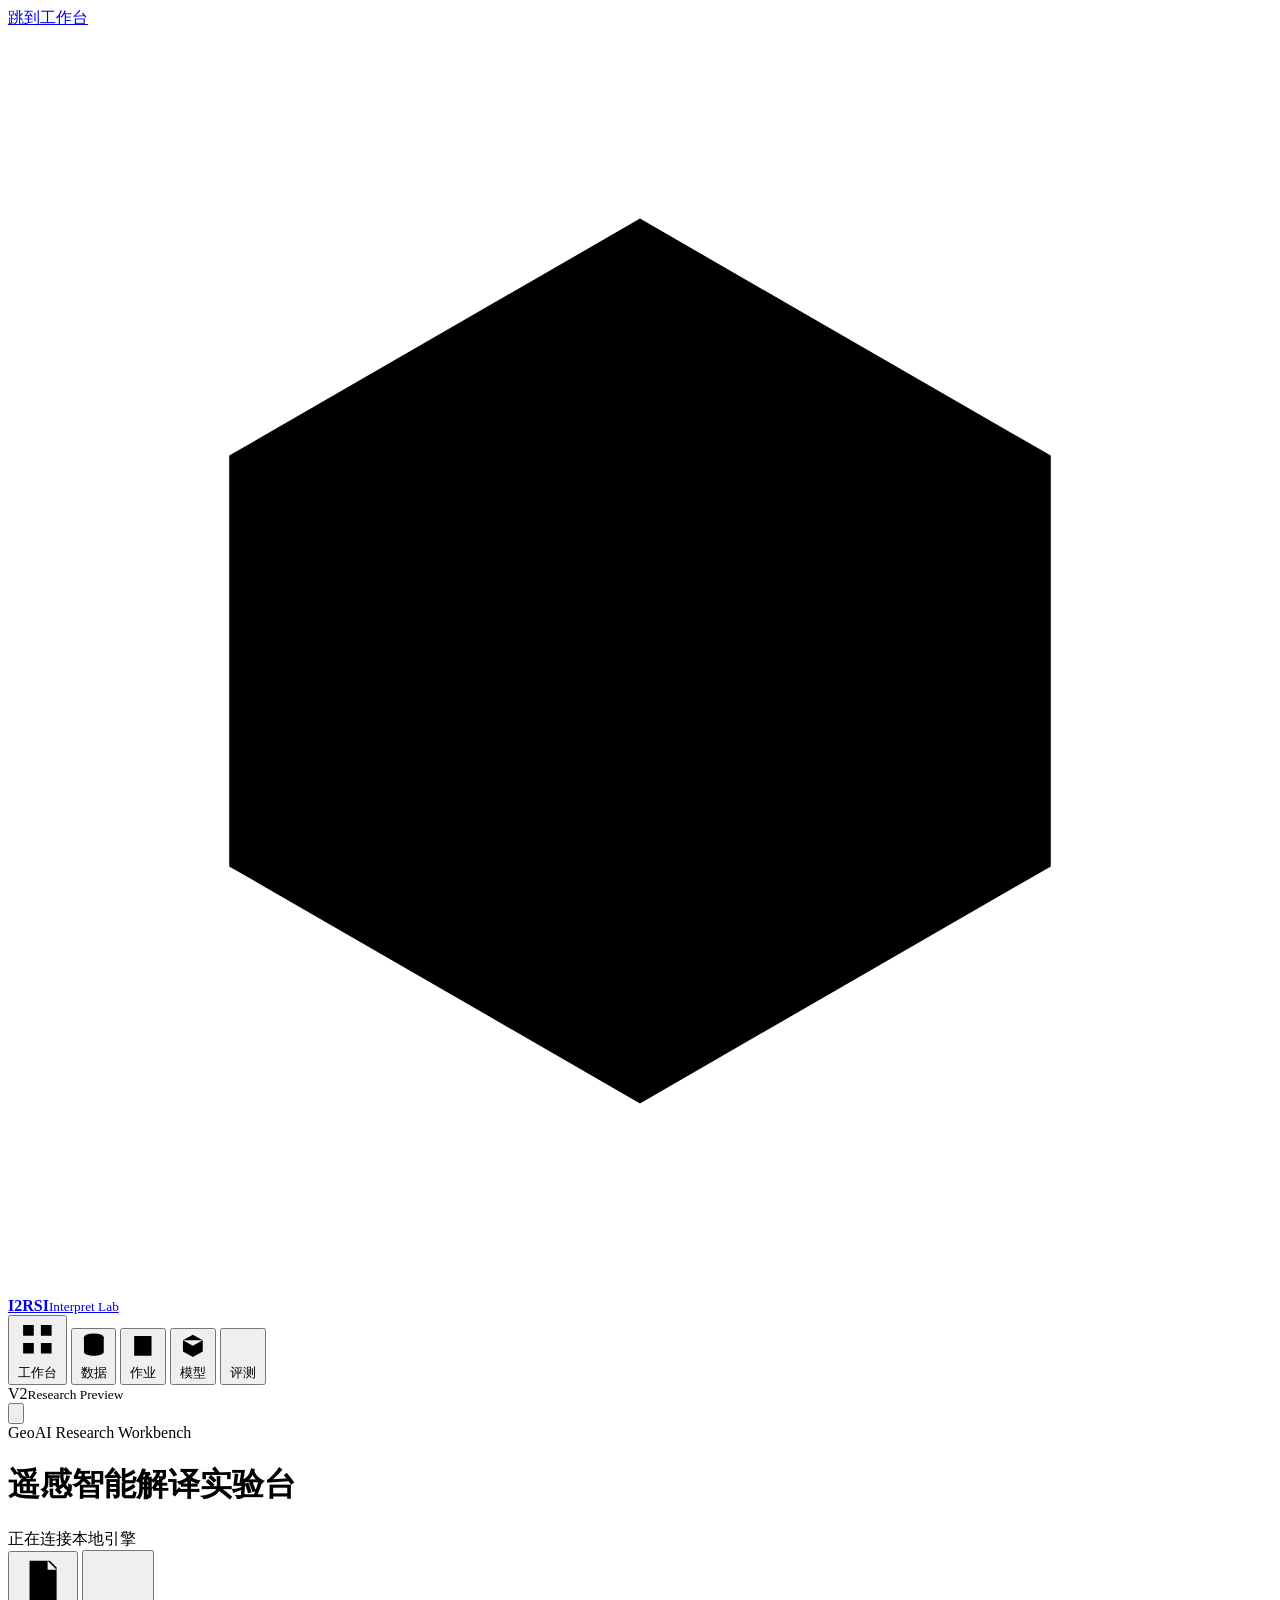
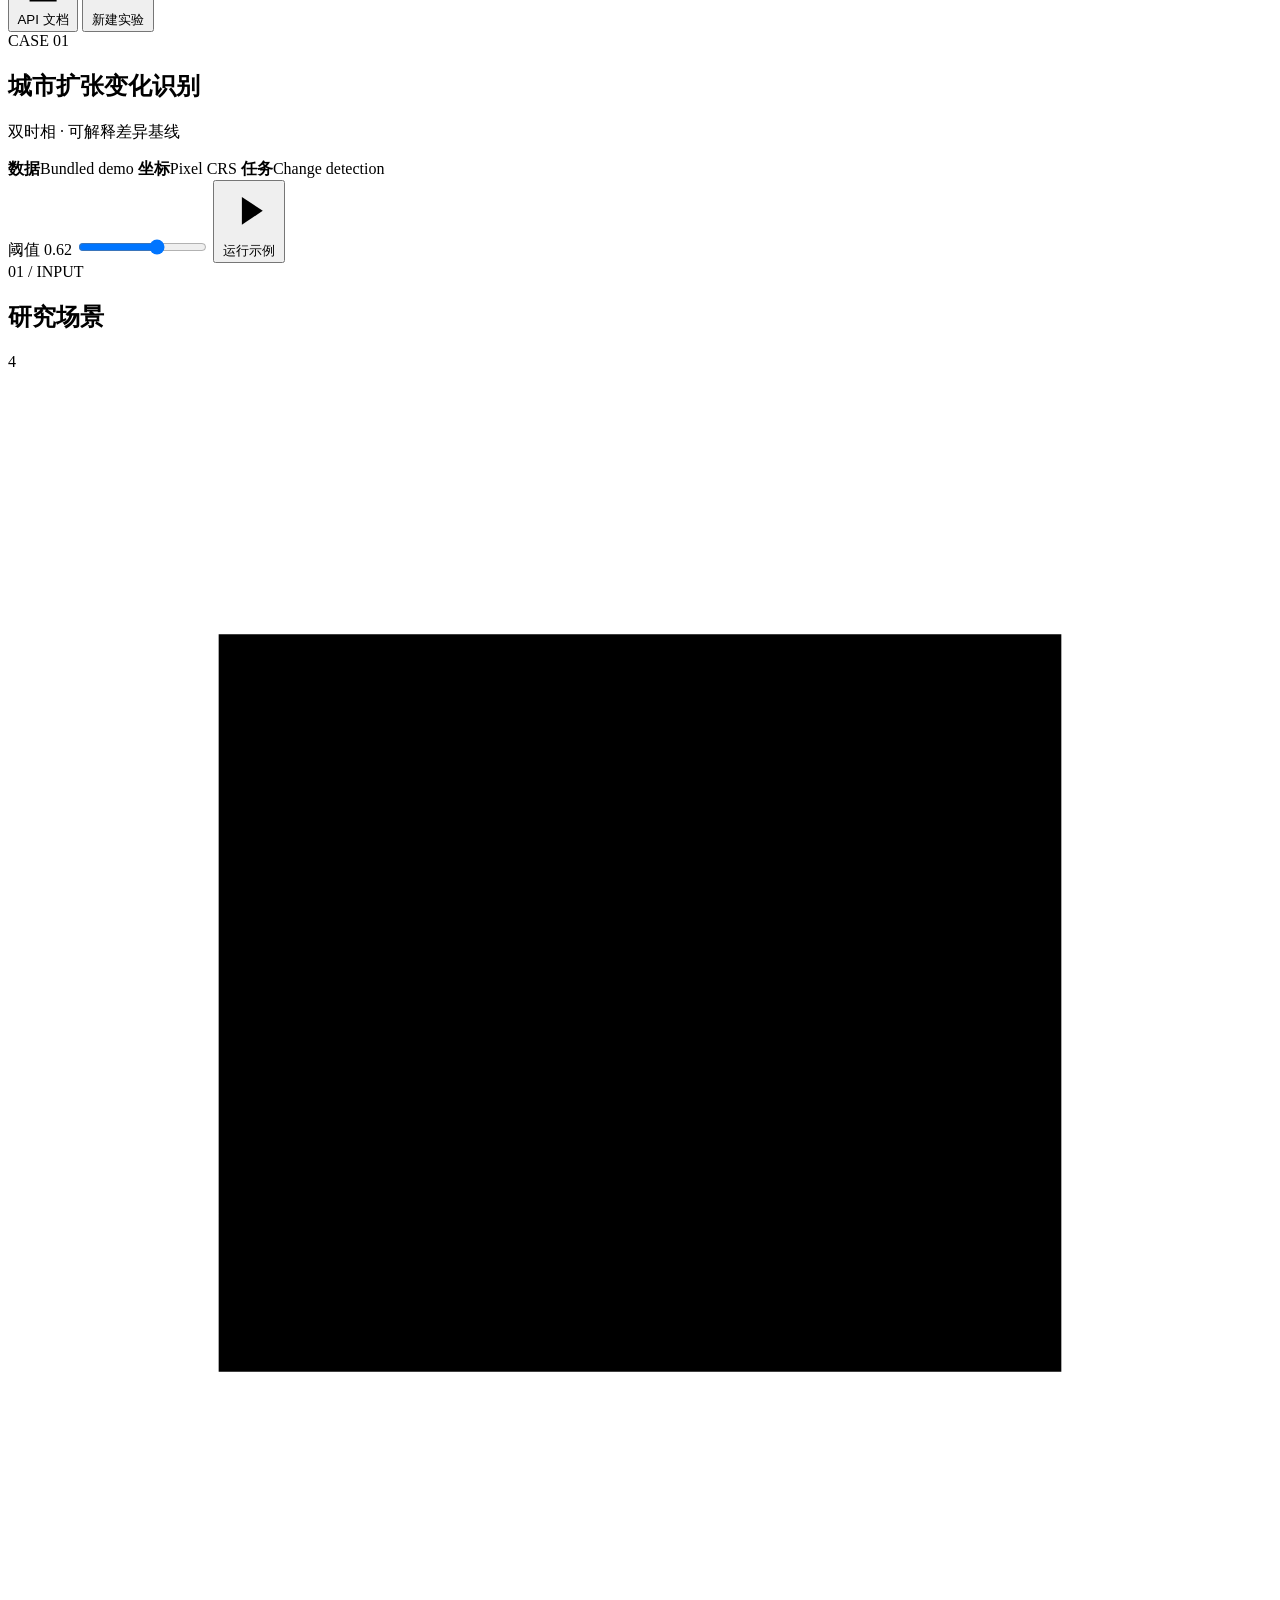
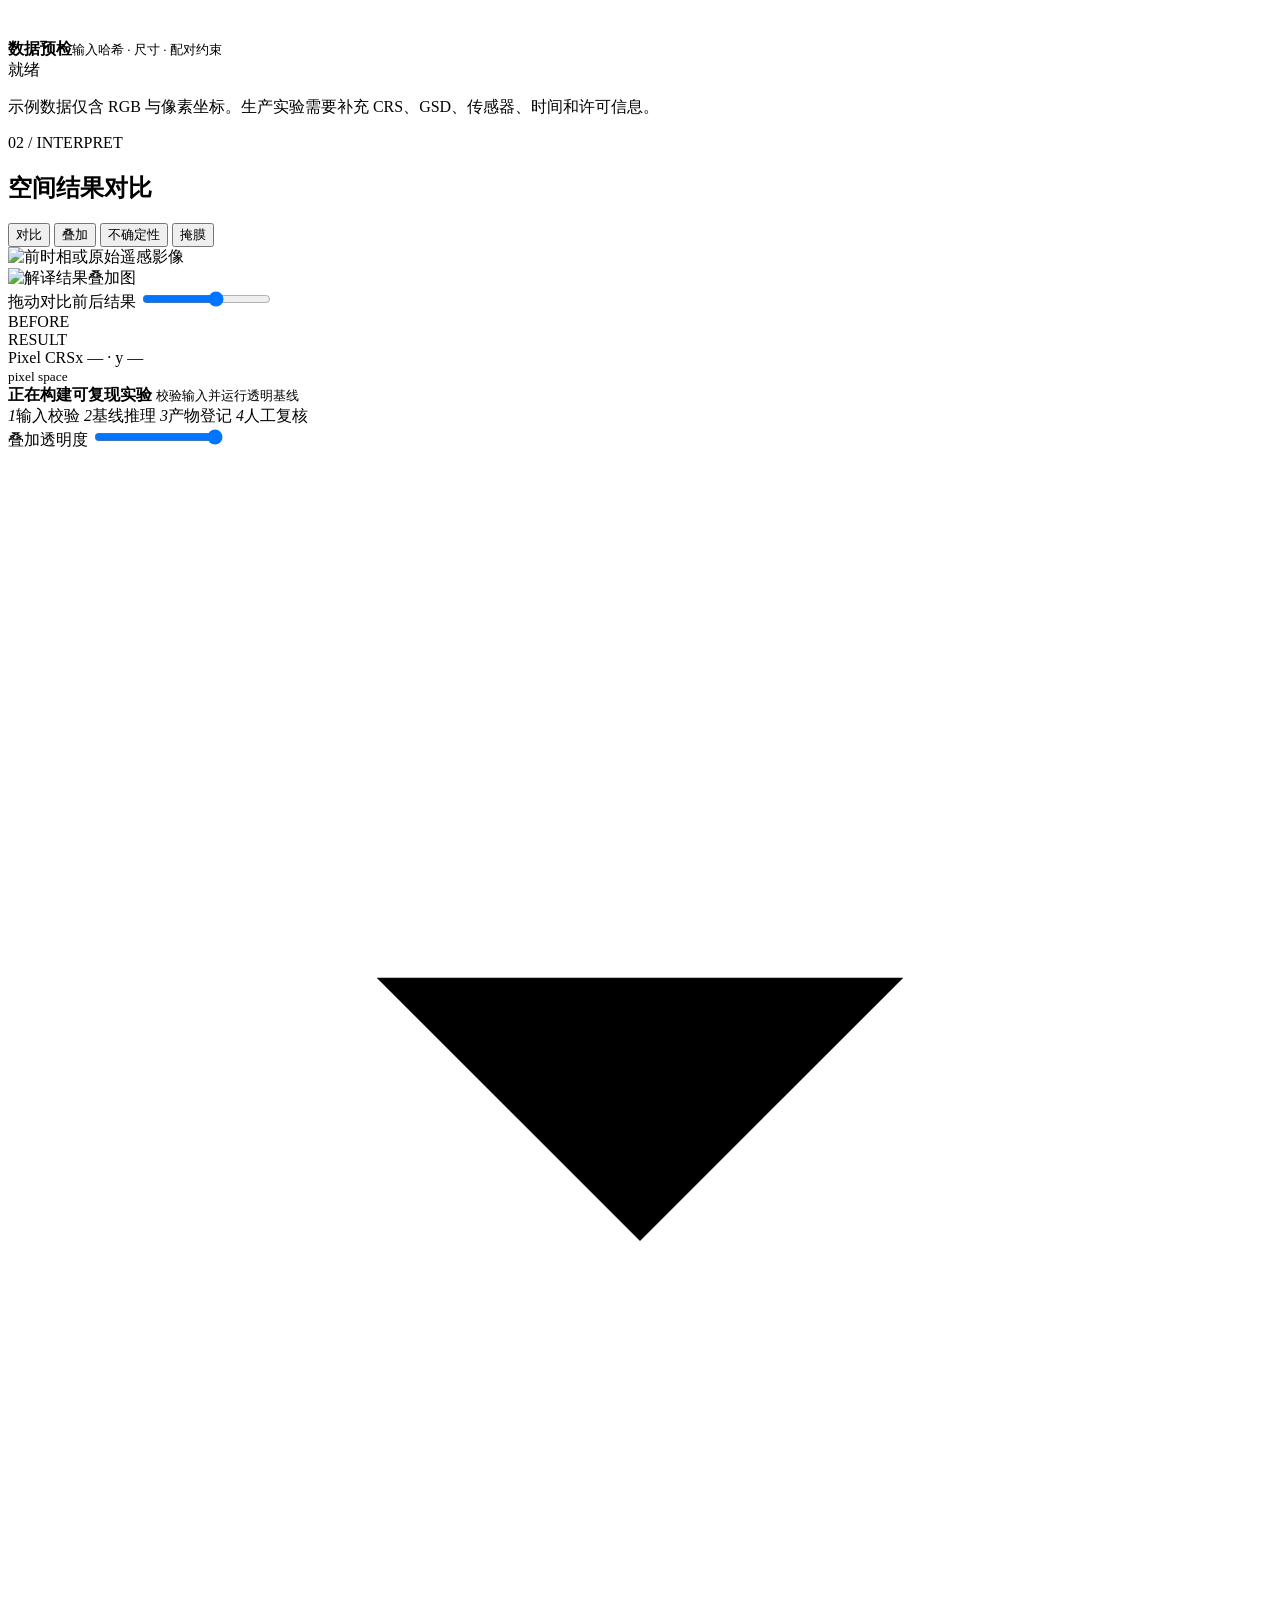
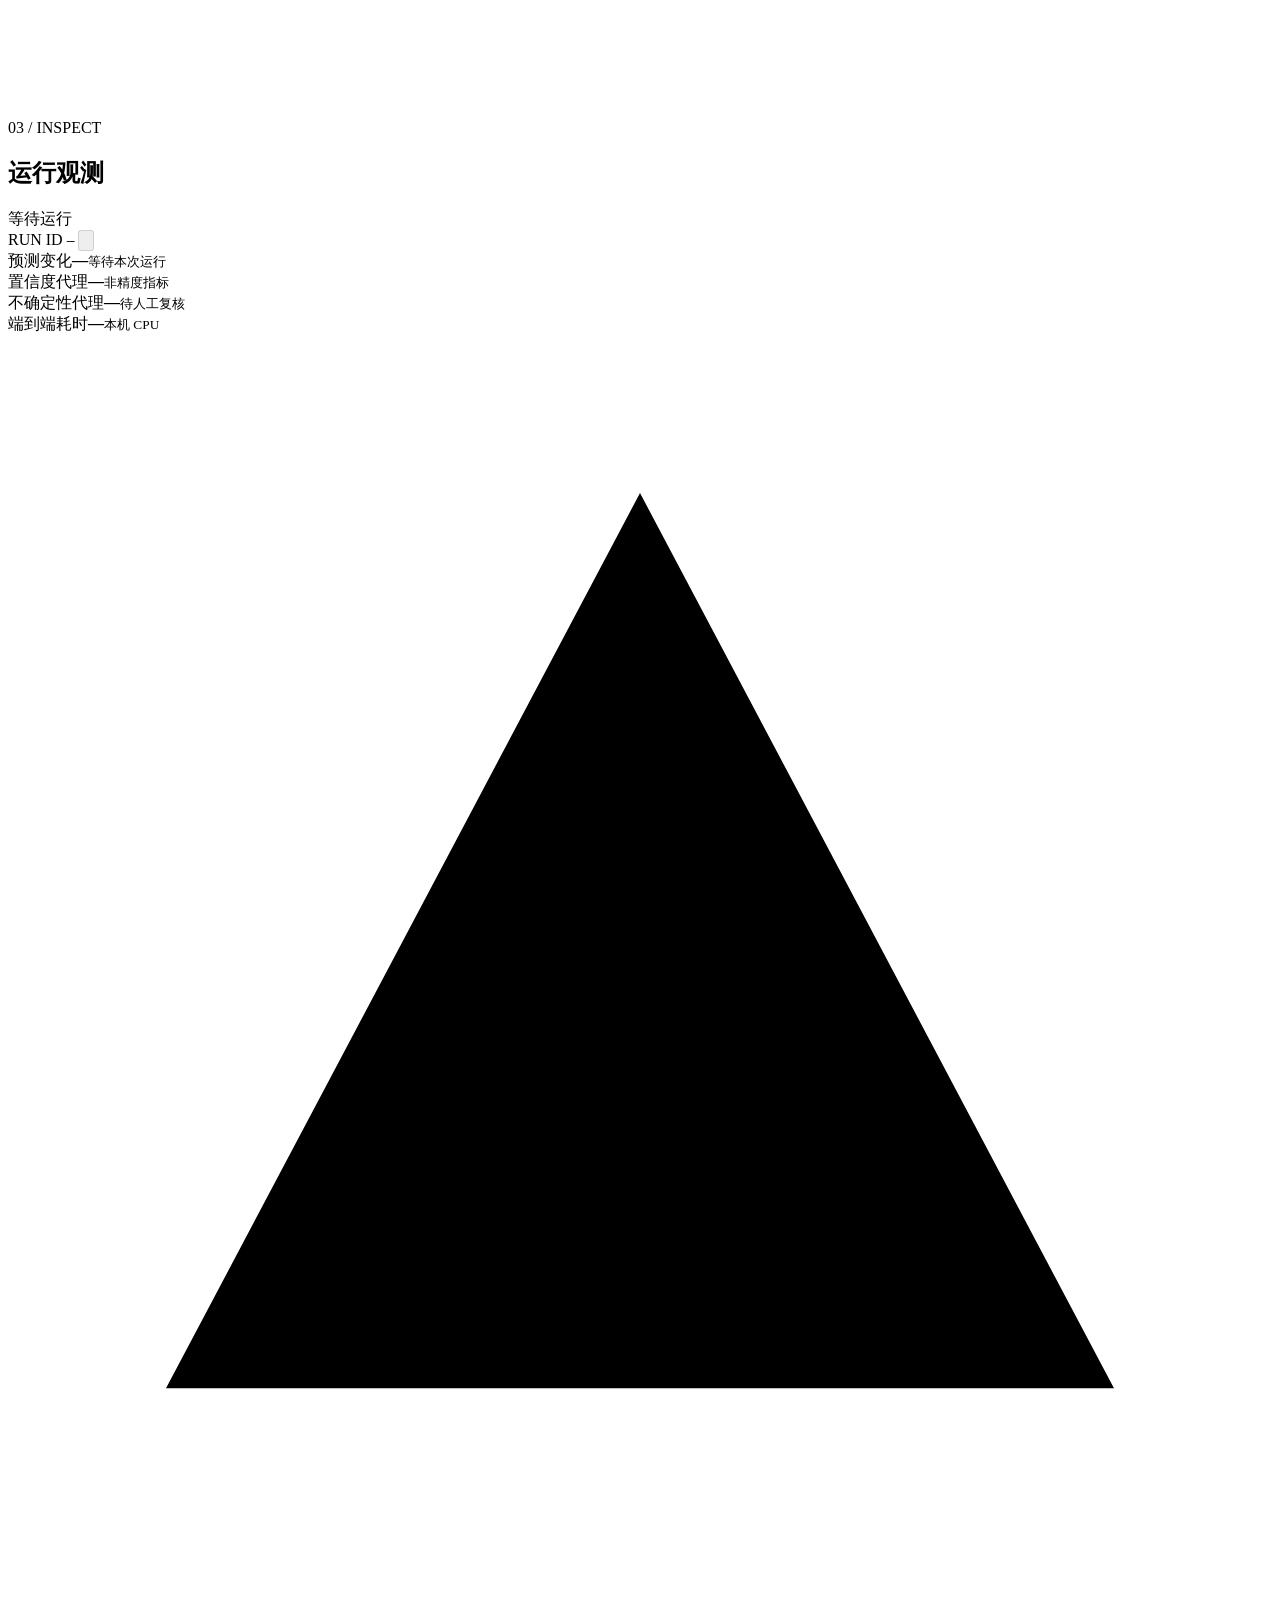
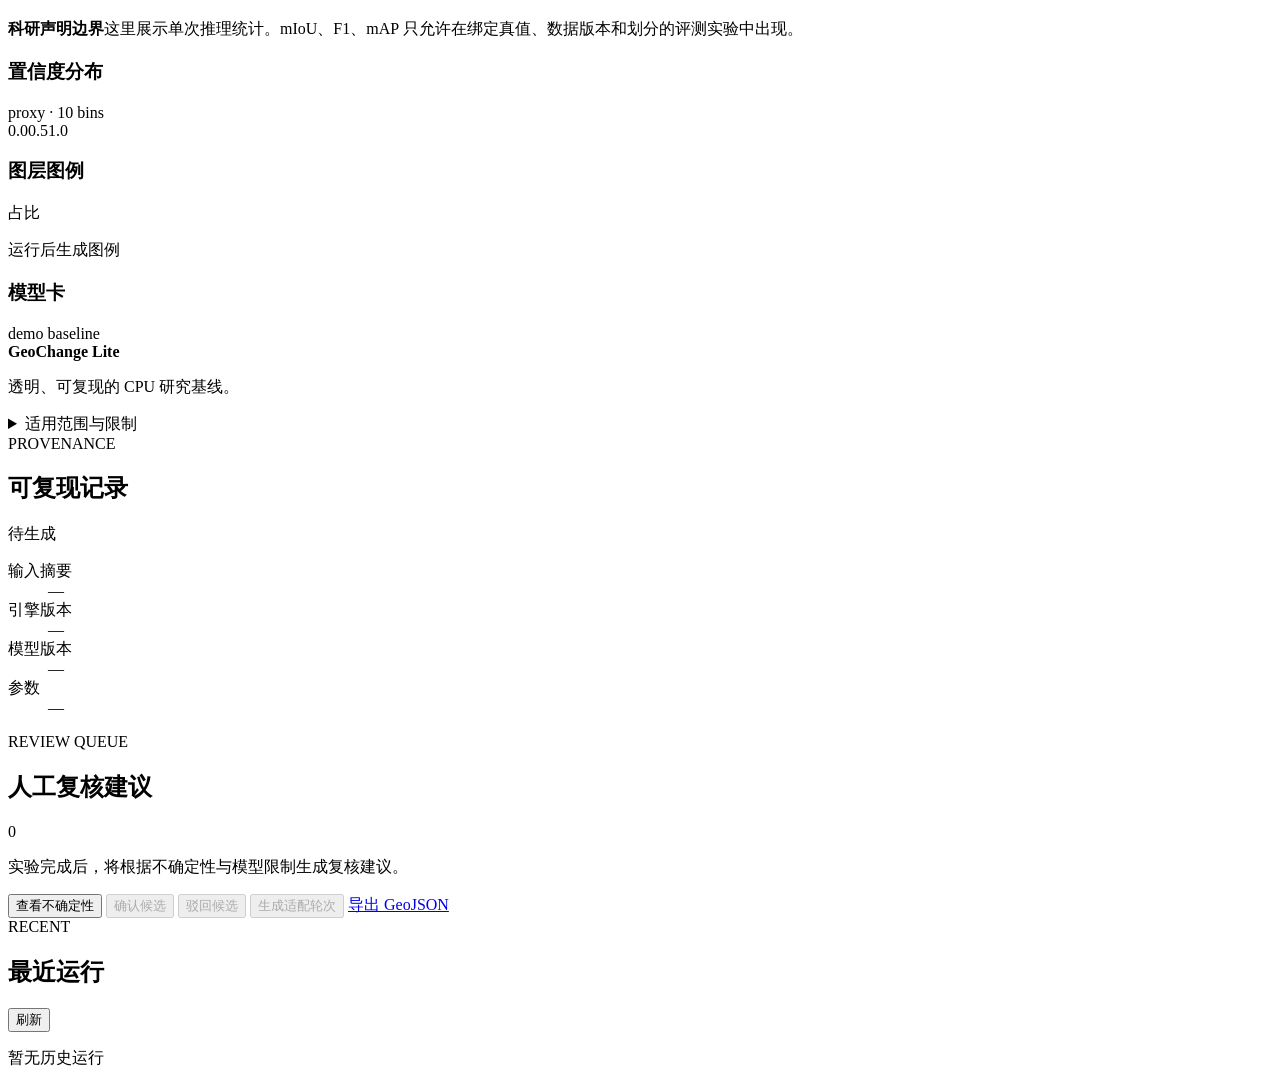
==== i2rsi/static/index.html @ 1969815b "feat: launch TerraInterpret GeoAI workbench" ====
<!doctype html>
<html lang="zh-CN">
<head>
  <meta charset="utf-8">
  <meta name="viewport" content="width=device-width, initial-scale=1">
  <meta name="theme-color" content="#10192c">
  <meta name="description" content="I2RSI V2 — 可复现、可信赖的遥感智能解译研究工作台">
  <title>I2RSI · GeoAI Research Workbench</title>
  <link rel="stylesheet" href="/static/app.css?v=2.1.0">
  <link rel="manifest" href="/static/manifest.webmanifest">
  <script type="module" src="/static/app.js?v=2.1.0"></script>
</head>
<body>
  <a class="skip-link" href="#workspace">跳到工作台</a>
  <div class="app-shell">
    <aside class="rail" aria-label="主导航">
      <a class="brand" href="/" aria-label="I2RSI 首页">
        <span class="brand-mark" aria-hidden="true">
          <svg viewBox="0 0 40 40" role="img"><path d="M7 13.5 20 6l13 7.5v13L20 34 7 26.5z"/><path d="m13 17 7-4 7 4v7l-7 4-7-4z"/></svg>
        </span>
        <span class="brand-copy"><strong>I2RSI</strong><small>Interpret Lab</small></span>
      </a>

      <nav class="primary-nav">
        <button class="nav-item is-active" type="button" aria-current="page" data-nav="workbench">
          <svg viewBox="0 0 24 24" aria-hidden="true"><path d="M4 4h6v6H4zm10 0h6v6h-6zM4 14h6v6H4zm10 0h6v6h-6z"/></svg>
          <span>工作台</span>
        </button>
        <button class="nav-item" type="button" data-nav="data">
          <svg viewBox="0 0 24 24" aria-hidden="true"><ellipse cx="12" cy="5" rx="8" ry="3"/><path d="M4 5v6c0 1.7 3.6 3 8 3s8-1.3 8-3V5M4 11v6c0 1.7 3.6 3 8 3s8-1.3 8-3v-6"/></svg>
          <span>数据</span>
        </button>
        <button class="nav-item" type="button" data-nav="jobs">
          <svg viewBox="0 0 24 24" aria-hidden="true"><path d="M5 4h14v16H5zM8 8h8M8 12h8M8 16h5"/></svg>
          <span>作业</span>
        </button>
        <button class="nav-item" type="button" data-nav="models">
          <svg viewBox="0 0 24 24" aria-hidden="true"><path d="m12 3 8 4.5v9L12 21l-8-4.5v-9zM4 7.5l8 4.5 8-4.5M12 12v9"/></svg>
          <span>模型</span>
        </button>
        <button class="nav-item" type="button" data-nav="evaluation">
          <svg viewBox="0 0 24 24" aria-hidden="true"><path d="M4 19V9m5 10V5m5 14v-7m5 7V3"/></svg>
          <span>评测</span>
        </button>
      </nav>

      <div class="rail-footer">
        <div class="version-badge"><span>V2</span><small>Research Preview</small></div>
        <button class="icon-button" type="button" id="aboutButton" aria-label="关于本项目">
          <svg viewBox="0 0 24 24" aria-hidden="true"><circle cx="12" cy="12" r="9"/><path d="M12 11v6m0-10v.01"/></svg>
        </button>
      </div>
    </aside>

    <main id="workspace" class="workspace">
      <header class="topbar">
        <div>
          <div class="eyebrow">GeoAI Research Workbench</div>
          <h1>遥感智能解译实验台</h1>
        </div>
        <div class="topbar-actions">
          <div class="system-health" id="systemHealth" role="status" aria-live="polite">
            <span class="health-dot"></span><span>正在连接本地引擎</span>
          </div>
          <button class="button button-quiet" type="button" id="openDocsButton">
            <svg viewBox="0 0 24 24" aria-hidden="true"><path d="M6 3h9l3 3v15H6zM14 3v4h4M9 12h6M9 16h6"/></svg>
            API 文档
          </button>
          <button class="button button-primary" type="button" id="newExperimentButton">
            <svg viewBox="0 0 24 24" aria-hidden="true"><path d="M12 5v14M5 12h14"/></svg>
            新建实验
          </button>
        </div>
      </header>

      <section class="context-strip" aria-labelledby="caseTitle">
        <div class="case-heading">
          <span class="case-index">CASE 01</span>
          <div>
            <h2 id="caseTitle">城市扩张变化识别</h2>
            <p id="caseSubtitle">双时相 · 可解释差异基线</p>
          </div>
        </div>
        <div class="context-meta" aria-label="实验上下文">
          <span><strong>数据</strong><span id="dataContext">Bundled demo</span></span>
          <span><strong>坐标</strong><span>Pixel CRS</span></span>
          <span><strong>任务</strong><span id="taskContext">Change detection</span></span>
        </div>
        <div class="context-actions">
          <label class="threshold-control" for="thresholdInput">
            <span>阈值 <output id="thresholdOutput">0.62</output></span>
            <input id="thresholdInput" type="range" min="0.15" max="0.90" step="0.01" value="0.62">
          </label>
          <button class="button button-run" type="button" id="runButton">
            <svg viewBox="0 0 24 24" aria-hidden="true"><path d="m9 6 9 6-9 6z"/></svg>
            运行示例
          </button>
        </div>
      </section>

      <div class="workbench-grid">
        <section class="scenario-panel panel" aria-labelledby="scenarioHeading">
          <div class="panel-heading">
            <div><span class="section-kicker">01 / INPUT</span><h2 id="scenarioHeading">研究场景</h2></div>
            <span class="count-badge" id="scenarioCount">4</span>
          </div>
          <div class="scenario-list" id="scenarioList" aria-live="polite">
            <div class="skeleton skeleton-card"></div>
            <div class="skeleton skeleton-card"></div>
            <div class="skeleton skeleton-card"></div>
          </div>
          <div class="data-card">
            <div class="data-card-top">
              <span class="data-icon" aria-hidden="true">
                <svg viewBox="0 0 24 24"><path d="m4 16 5-5 4 4 2-2 5 5M4 5h16v14H4z"/><circle cx="15.5" cy="8.5" r="1.5"/></svg>
              </span>
              <div><strong>数据预检</strong><small>输入哈希 · 尺寸 · 配对约束</small></div>
              <span class="status-pill status-ready">就绪</span>
            </div>
            <p>示例数据仅含 RGB 与像素坐标。生产实验需要补充 CRS、GSD、传感器、时间和许可信息。</p>
          </div>
        </section>

        <section class="viewer-panel panel" aria-labelledby="viewerHeading">
          <div class="viewer-toolbar">
            <div>
              <span class="section-kicker">02 / INTERPRET</span>
              <h2 id="viewerHeading">空间结果对比</h2>
            </div>
            <div class="segmented-control" role="group" aria-label="结果图层">
              <button type="button" class="is-active" data-view-mode="compare">对比</button>
              <button type="button" data-view-mode="overlay">叠加</button>
              <button type="button" data-view-mode="uncertainty">不确定性</button>
              <button type="button" data-view-mode="mask">掩膜</button>
            </div>
          </div>

          <div class="map-stage is-loading" id="mapStage">
            <div class="map-grid" aria-hidden="true"></div>
            <img id="baseImage" class="map-image" alt="前时相或原始遥感影像">
            <div class="reveal-layer" id="revealLayer">
              <img id="overlayImage" class="map-image" alt="解译结果叠加图">
            </div>
            <img id="singleLayerImage" class="map-image single-layer" alt="当前结果图层" hidden>
            <div class="compare-handle" id="compareHandle" aria-hidden="true"><span></span></div>
            <label class="compare-slider-label" for="compareSlider">拖动对比前后结果</label>
            <input class="compare-slider" id="compareSlider" type="range" min="0" max="100" value="58">
            <div class="map-label map-label-before">BEFORE</div>
            <div class="map-label map-label-after">RESULT</div>
            <div class="map-coordinates"><span>Pixel CRS</span><span id="pointerCoordinates">x — · y —</span></div>
            <div class="map-scale" aria-label="示意比例尺"><span></span><small>pixel space</small></div>
            <div class="stage-loader" id="stageLoader" role="status">
              <span class="orbit" aria-hidden="true"></span>
              <strong>正在构建可复现实验</strong>
              <small>校验输入并运行透明基线</small>
            </div>
            <div class="empty-state" id="emptyState" hidden>
              <strong>尚无解译结果</strong><span>选择一个研究场景并运行实验</span>
            </div>
          </div>

          <div class="viewer-footer">
            <div class="timeline" aria-label="实验阶段">
              <span class="is-complete"><i>1</i>输入校验</span>
              <span id="timelineRun"><i>2</i>基线推理</span>
              <span id="timelineArtifacts"><i>3</i>产物登记</span>
              <span id="timelineReview"><i>4</i>人工复核</span>
            </div>
            <div class="viewer-actions">
              <label for="overlayOpacity">叠加透明度</label>
              <input id="overlayOpacity" type="range" min="20" max="100" value="100">
              <a class="icon-button" id="downloadArtifact" href="#" download aria-label="下载当前结果" aria-disabled="true">
                <svg viewBox="0 0 24 24" aria-hidden="true"><path d="M12 3v12m-5-5 5 5 5-5M5 20h14"/></svg>
              </a>
            </div>
          </div>
        </section>

        <aside class="inspector-panel panel" aria-labelledby="inspectorHeading">
          <div class="panel-heading">
            <div><span class="section-kicker">03 / INSPECT</span><h2 id="inspectorHeading">运行观测</h2></div>
            <span class="status-pill status-queued" id="jobStatus">等待运行</span>
          </div>

          <div class="run-identity">
            <span>RUN ID</span>
            <code id="runId">—</code>
            <button class="copy-button" type="button" id="copyRunId" aria-label="复制运行编号" disabled>
              <svg viewBox="0 0 24 24" aria-hidden="true"><path d="M8 8h11v11H8zM5 16H4V5h11v1"/></svg>
            </button>
          </div>

          <div class="metric-grid" id="metricGrid">
            <article><span>预测变化</span><strong>—</strong><small>等待本次运行</small></article>
            <article><span>置信度代理</span><strong>—</strong><small>非精度指标</small></article>
            <article><span>不确定性代理</span><strong>—</strong><small>待人工复核</small></article>
            <article><span>端到端耗时</span><strong>—</strong><small>本机 CPU</small></article>
          </div>

          <div class="claim-note">
            <svg viewBox="0 0 24 24" aria-hidden="true"><path d="M12 3 3 20h18zM12 9v5m0 3v.01"/></svg>
            <p><strong>科研声明边界</strong><span>这里展示单次推理统计。mIoU、F1、mAP 只允许在绑定真值、数据版本和划分的评测实验中出现。</span></p>
          </div>

          <section class="inspector-section" aria-labelledby="distributionHeading">
            <div class="subheading"><h3 id="distributionHeading">置信度分布</h3><span>proxy · 10 bins</span></div>
            <div class="histogram" id="histogram" aria-label="置信度代理直方图">
              <i></i><i></i><i></i><i></i><i></i><i></i><i></i><i></i><i></i><i></i>
            </div>
            <div class="axis"><span>0.0</span><span>0.5</span><span>1.0</span></div>
          </section>

          <section class="inspector-section" aria-labelledby="legendHeading">
            <div class="subheading"><h3 id="legendHeading">图层图例</h3><span id="legendUnit">占比</span></div>
            <div class="legend-list" id="legendList"><p class="muted">运行后生成图例</p></div>
          </section>

          <section class="model-summary" aria-labelledby="modelHeading">
            <div class="subheading"><h3 id="modelHeading">模型卡</h3><span id="modelStage">demo baseline</span></div>
            <strong id="modelName">GeoChange Lite</strong>
            <p id="modelDescription">透明、可复现的 CPU 研究基线。</p>
            <details>
              <summary>适用范围与限制</summary>
              <ul id="modelLimitations"><li>正在读取模型卡</li></ul>
            </details>
          </section>
        </aside>
      </div>

      <section class="evidence-row">
        <article class="evidence-card panel">
          <div class="panel-heading compact">
            <div><span class="section-kicker">PROVENANCE</span><h2>可复现记录</h2></div>
            <span class="verified-mark" id="provenanceStatus">待生成</span>
          </div>
          <dl class="provenance-grid" id="provenanceGrid">
            <div><dt>输入摘要</dt><dd>—</dd></div>
            <div><dt>引擎版本</dt><dd>—</dd></div>
            <div><dt>模型版本</dt><dd>—</dd></div>
            <div><dt>参数</dt><dd>—</dd></div>
          </dl>
        </article>

        <article class="evidence-card panel">
          <div class="panel-heading compact">
            <div><span class="section-kicker">REVIEW QUEUE</span><h2>人工复核建议</h2></div>
            <span class="count-badge" id="reviewCount">0</span>
          </div>
          <p class="review-summary" id="reviewSummary">实验完成后，将根据不确定性与模型限制生成复核建议。</p>
          <div class="review-actions">
            <button class="button button-quiet" type="button" id="inspectUncertainty">查看不确定性</button>
            <button class="button button-quiet" type="button" id="acceptReview" disabled>确认候选</button>
            <button class="button button-quiet" type="button" id="rejectReview" disabled>驳回候选</button>
            <button class="button button-primary" type="button" id="runAdaptation" disabled>生成适配轮次</button>
            <a class="button button-quiet" id="downloadFeatures" href="#" download aria-disabled="true">导出 GeoJSON</a>
          </div>
        </article>

        <article class="evidence-card panel recent-card">
          <div class="panel-heading compact">
            <div><span class="section-kicker">RECENT</span><h2>最近运行</h2></div>
            <button class="text-button" type="button" id="refreshJobs">刷新</button>
          </div>
          <div class="recent-list" id="recentList"><p class="muted">暂无历史运行</p></div>
        </article>
      </section>
    </main>
  </div>

  <dialog class="experiment-dialog" id="experimentDialog" aria-labelledby="dialogTitle">
    <form id="experimentForm">
      <div class="dialog-header">
        <div><span class="section-kicker">NEW RUN</span><h2 id="dialogTitle">创建解译实验</h2></div>
        <button class="icon-button" type="button" id="closeDialog" aria-label="关闭">
          <svg viewBox="0 0 24 24" aria-hidden="true"><path d="m6 6 12 12M18 6 6 18"/></svg>
        </button>
      </div>
      <p class="dialog-intro">上传数据仅保存在本地独立运行目录。RGB 图片将使用透明基线处理；真实论文评测需另配真值与地理元数据。</p>
      <div class="form-grid">
        <label>任务类型
          <select id="taskSelect" name="task">
            <option value="change_detection">变化检测</option>
            <option value="land_cover">地表覆盖</option>
            <option value="object_detection">目标候选</option>
            <option value="road_extraction">道路提取</option>
          </select>
        </label>
        <label>模型
          <select id="modelSelect" name="model_id"></select>
        </label>
      </div>
      <div class="upload-grid">
        <label class="drop-zone" for="primaryFile">
          <svg viewBox="0 0 24 24" aria-hidden="true"><path d="M12 16V4m-4 4 4-4 4 4M5 13v7h14v-7"/></svg>
          <strong>主影像 / 前时相</strong><span id="primaryFileName">PNG 或 JPEG，最大 32 MB</span>
          <input id="primaryFile" name="primary" type="file" accept="image/png,image/jpeg" required>
        </label>
        <label class="drop-zone" id="secondaryDropZone" for="secondaryFile">
          <svg viewBox="0 0 24 24" aria-hidden="true"><path d="M12 16V4m-4 4 4-4 4 4M5 13v7h14v-7"/></svg>
          <strong>后时相影像</strong><span id="secondaryFileName">变化检测必填</span>
          <input id="secondaryFile" name="secondary" type="file" accept="image/png,image/jpeg">
        </label>
      </div>
      <label class="dialog-threshold">决策阈值 <output id="dialogThresholdOutput">0.62</output>
        <input id="dialogThreshold" name="threshold" type="range" min="0.15" max="0.90" step="0.01" value="0.62">
      </label>
      <div class="dialog-actions">
        <button class="button button-quiet" type="button" id="cancelDialog">取消</button>
        <button class="button button-primary" type="submit" id="submitExperiment">校验并运行</button>
      </div>
    </form>
  </dialog>

  <dialog class="about-dialog" id="aboutDialog" aria-labelledby="aboutTitle">
    <div class="dialog-header">
      <div><span class="section-kicker">I2RSI V2</span><h2 id="aboutTitle">从竞赛原型到研究平台</h2></div>
      <button class="icon-button" type="button" id="closeAbout" aria-label="关闭">
        <svg viewBox="0 0 24 24" aria-hidden="true"><path d="m6 6 12 12M18 6 6 18"/></svg>
      </button>
    </div>
    <p>V2 保留 2022 年四类解译任务，但重建任务隔离、可复现记录、模型声明边界与不确定性表达。当前轻量引擎是透明基线，下一阶段用于接入 GeoFM、跨区域泛化和人机协同研究。</p>
    <a class="button button-primary" href="/docs" target="_blank" rel="noreferrer">浏览 OpenAPI</a>
  </dialog>

  <div class="toast" id="toast" role="status" aria-live="polite" aria-atomic="true"></div>
</body>
</html>
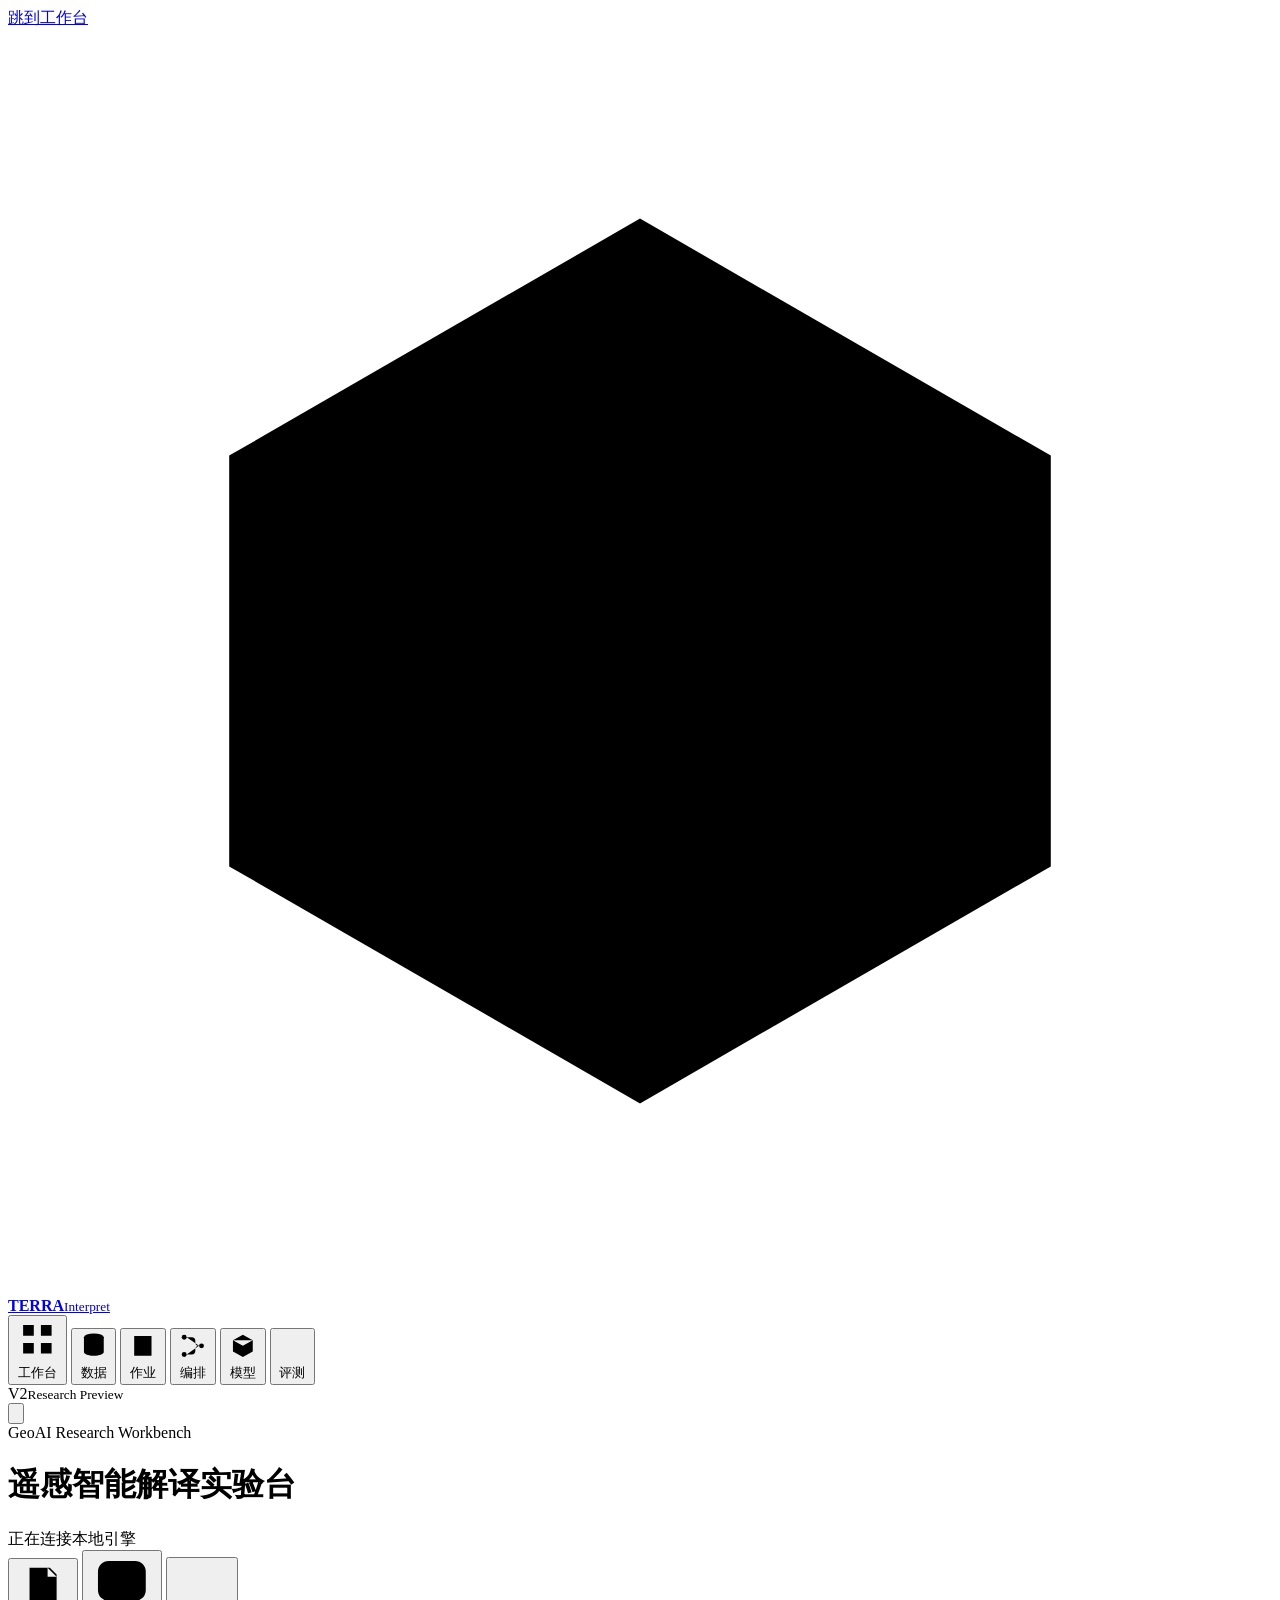
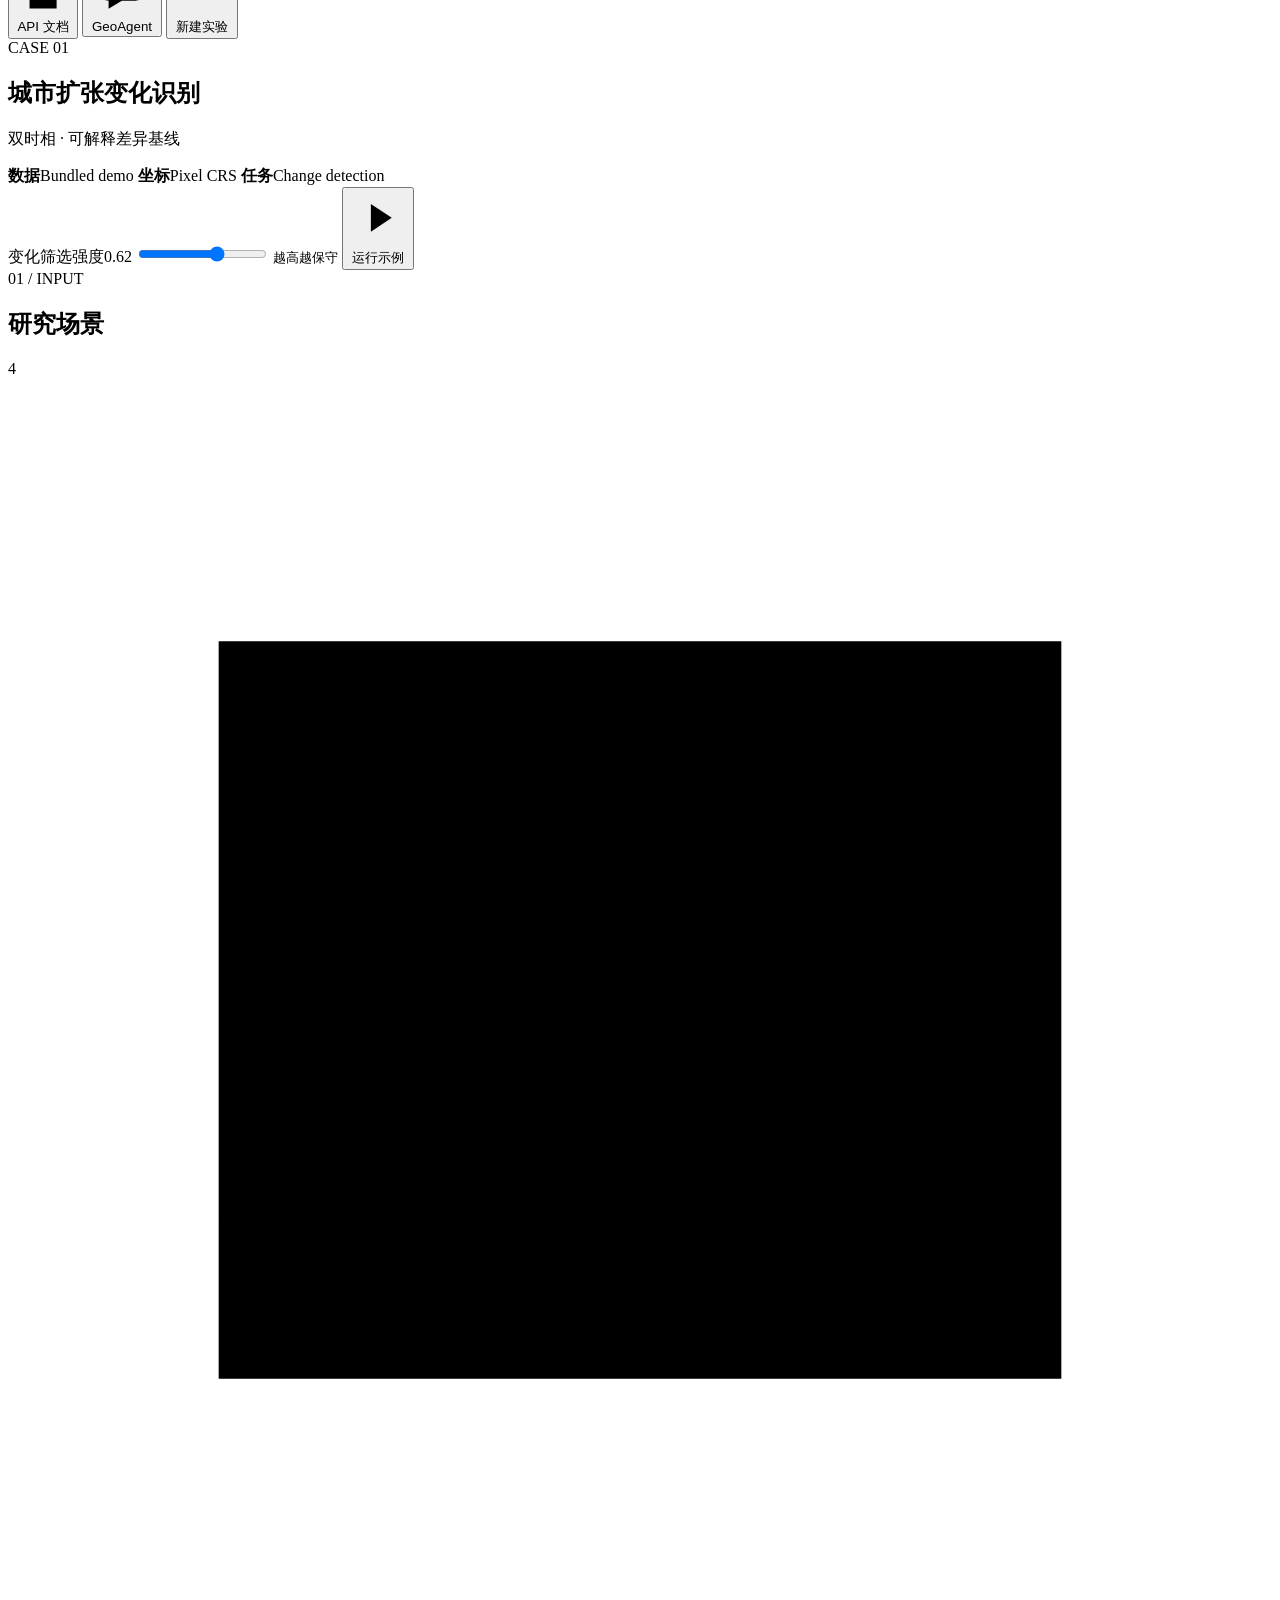
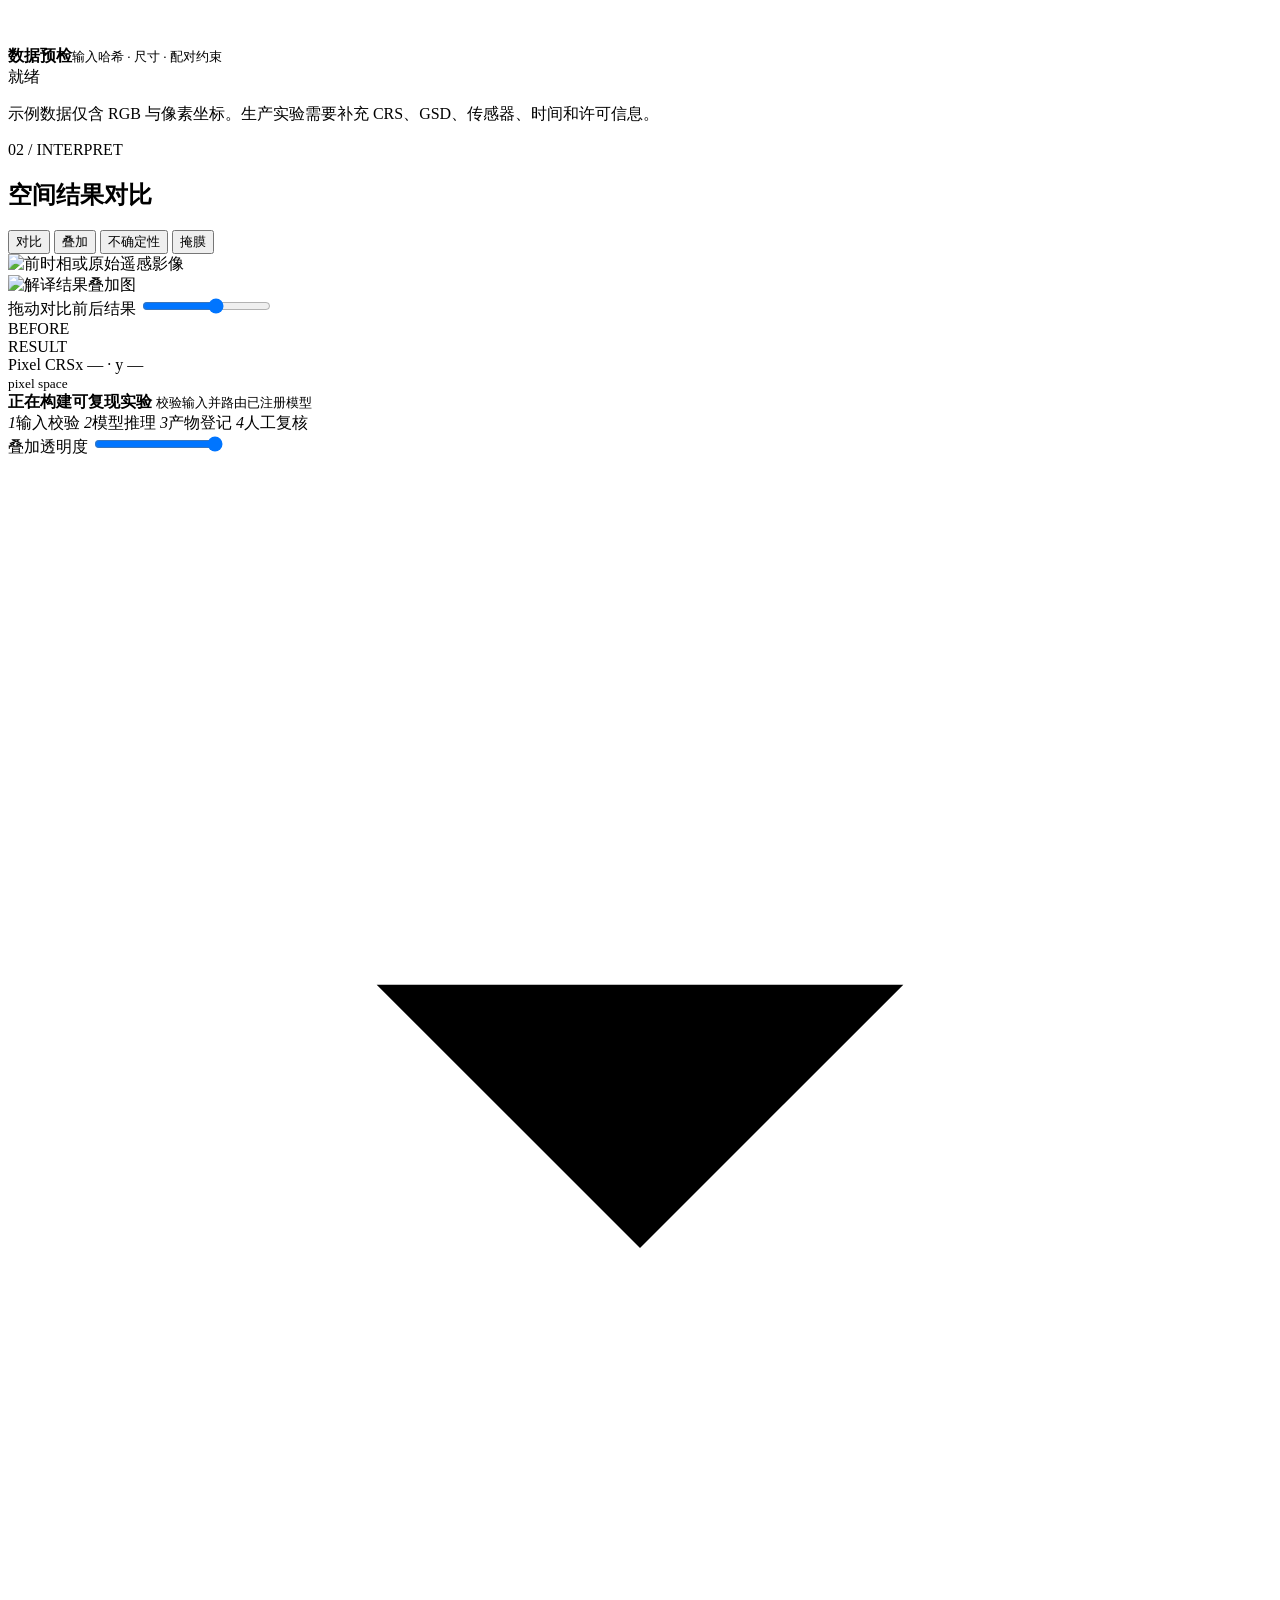
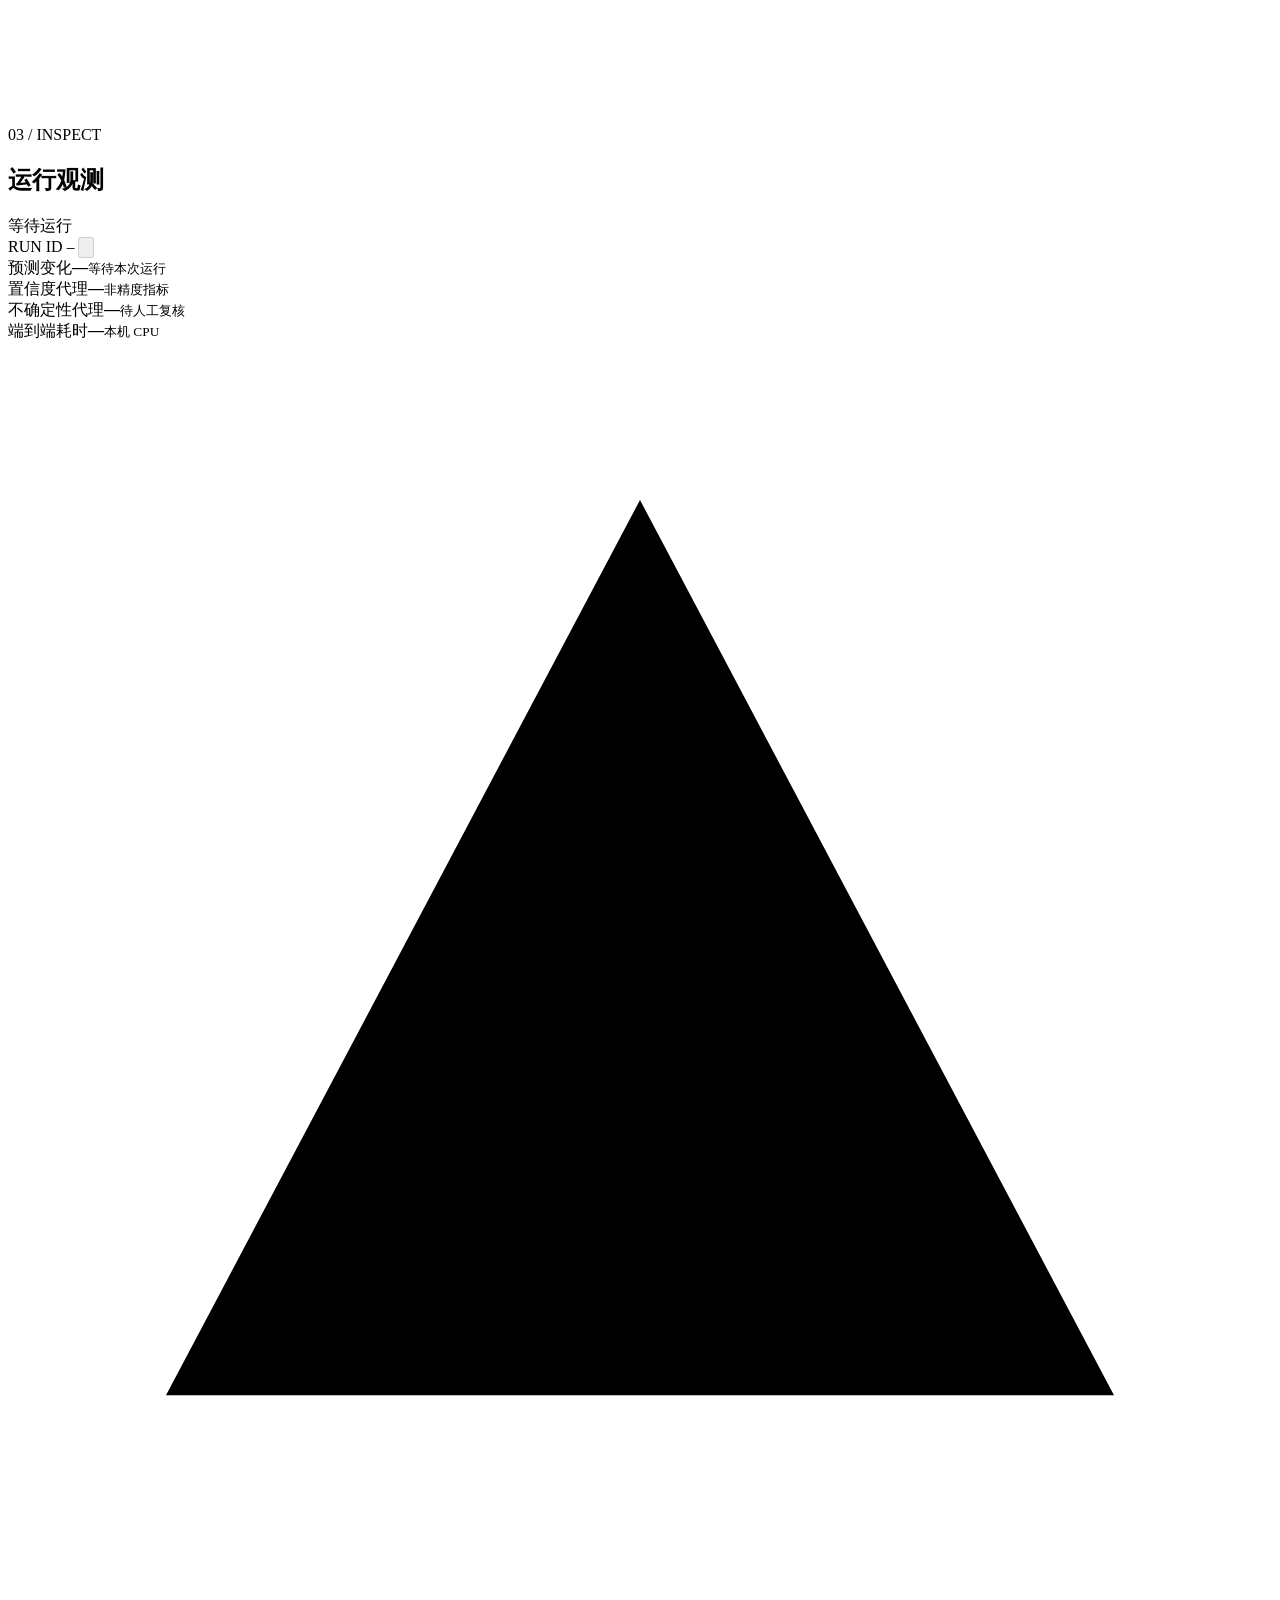
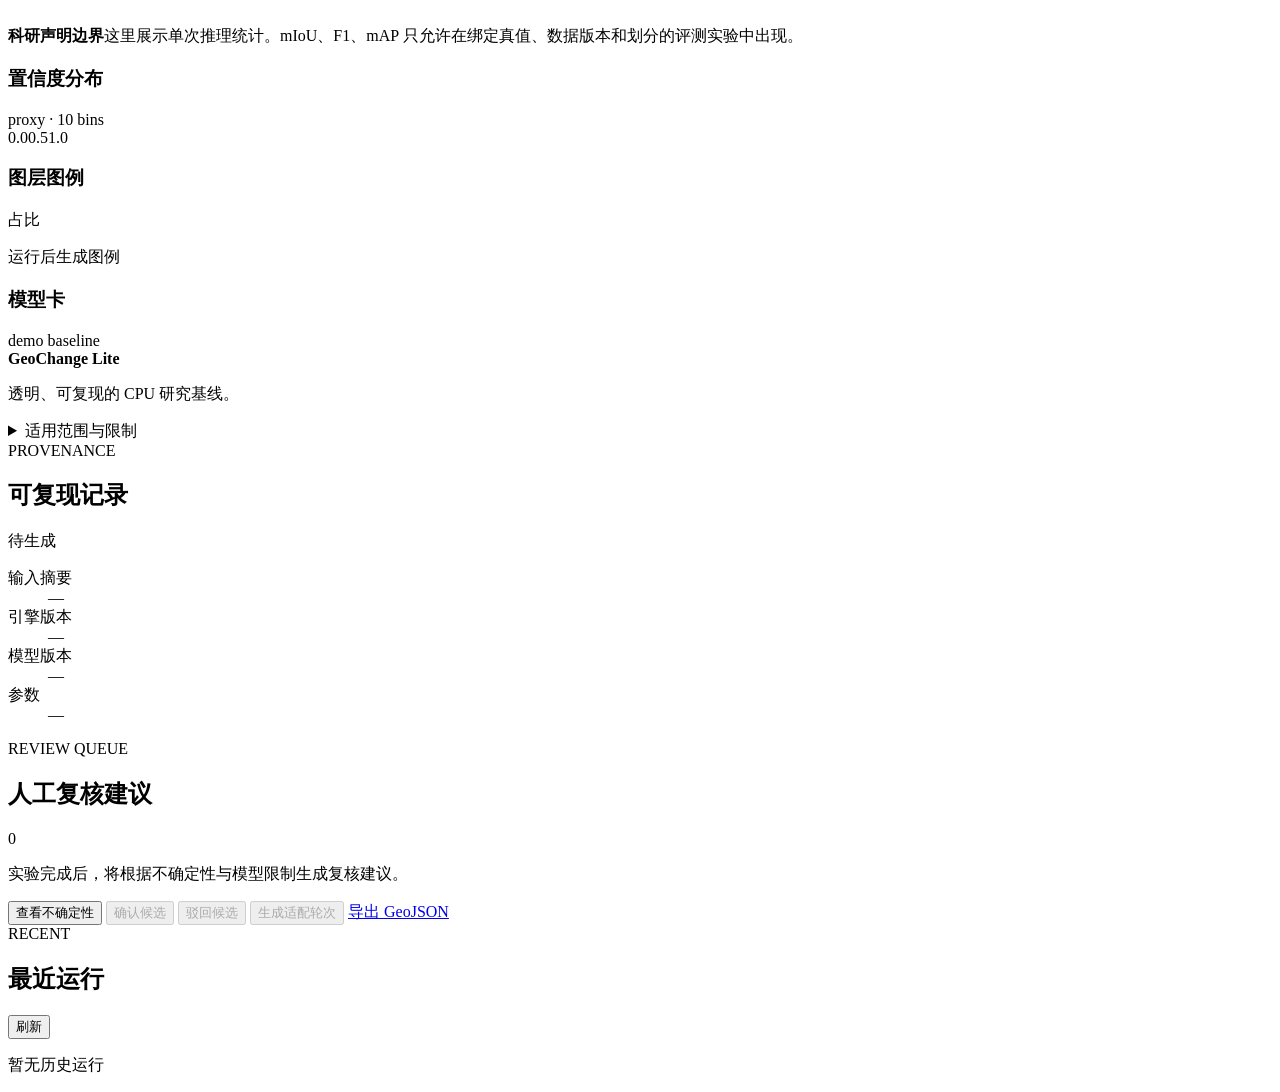
==== commit 8111716e: "feat: expand GeoAI experimentation platform" ====
--- a/i2rsi/static/index.html
+++ b/i2rsi/static/index.html
@@ -4,21 +4,21 @@
   <meta charset="utf-8">
   <meta name="viewport" content="width=device-width, initial-scale=1">
   <meta name="theme-color" content="#10192c">
-  <meta name="description" content="I2RSI V2 — 可复现、可信赖的遥感智能解译研究工作台">
-  <title>I2RSI · GeoAI Research Workbench</title>
-  <link rel="stylesheet" href="/static/app.css?v=2.1.0">
+  <meta name="description" content="TerraInterpret — 可复现、可信赖的遥感智能解译研究工作台">
+  <title>TerraInterpret · GeoAI Research Workbench</title>
+  <link rel="stylesheet" href="/static/app.css?v=2.3.0">
   <link rel="manifest" href="/static/manifest.webmanifest">
-  <script type="module" src="/static/app.js?v=2.1.0"></script>
+  <script type="module" src="/static/app.js?v=2.3.0"></script>
 </head>
 <body>
   <a class="skip-link" href="#workspace">跳到工作台</a>
   <div class="app-shell">
     <aside class="rail" aria-label="主导航">
-      <a class="brand" href="/" aria-label="I2RSI 首页">
+      <a class="brand" href="/" aria-label="TerraInterpret 首页">
         <span class="brand-mark" aria-hidden="true">
           <svg viewBox="0 0 40 40" role="img"><path d="M7 13.5 20 6l13 7.5v13L20 34 7 26.5z"/><path d="m13 17 7-4 7 4v7l-7 4-7-4z"/></svg>
         </span>
-        <span class="brand-copy"><strong>I2RSI</strong><small>Interpret Lab</small></span>
+        <span class="brand-copy"><strong>TERRA</strong><small>Interpret</small></span>
       </a>
 
       <nav class="primary-nav">
@@ -34,6 +34,10 @@
           <svg viewBox="0 0 24 24" aria-hidden="true"><path d="M5 4h14v16H5zM8 8h8M8 12h8M8 16h5"/></svg>
           <span>作业</span>
         </button>
+        <button class="nav-item" type="button" data-nav="workflows">
+          <svg viewBox="0 0 24 24" aria-hidden="true"><circle cx="5" cy="5" r="2"/><circle cx="19" cy="12" r="2"/><circle cx="5" cy="19" r="2"/><path d="M7 5h4a3 3 0 0 1 3 3v1a3 3 0 0 0 3 3M7 19h4a3 3 0 0 0 3-3v-1a3 3 0 0 1 3-3"/></svg>
+          <span>编排</span>
+        </button>
         <button class="nav-item" type="button" data-nav="models">
           <svg viewBox="0 0 24 24" aria-hidden="true"><path d="m12 3 8 4.5v9L12 21l-8-4.5v-9zM4 7.5l8 4.5 8-4.5M12 12v9"/></svg>
           <span>模型</span>
@@ -55,8 +59,8 @@
     <main id="workspace" class="workspace">
       <header class="topbar">
         <div>
-          <div class="eyebrow">GeoAI Research Workbench</div>
-          <h1>遥感智能解译实验台</h1>
+          <div class="eyebrow" id="workspaceEyebrow">GeoAI Research Workbench</div>
+          <h1 id="workspaceTitle">遥感智能解译实验台</h1>
         </div>
         <div class="topbar-actions">
           <div class="system-health" id="systemHealth" role="status" aria-live="polite">
@@ -65,6 +69,10 @@
           <button class="button button-quiet" type="button" id="openDocsButton">
             <svg viewBox="0 0 24 24" aria-hidden="true"><path d="M6 3h9l3 3v15H6zM14 3v4h4M9 12h6M9 16h6"/></svg>
             API 文档
+          </button>
+          <button class="button button-agent" type="button" id="openAgentButton">
+            <svg viewBox="0 0 24 24" aria-hidden="true"><path d="M8 9h8M8 13h5M7 3h10a4 4 0 0 1 4 4v7a4 4 0 0 1-4 4h-5l-5 3v-3a4 4 0 0 1-4-4V7a4 4 0 0 1 4-4Z"/></svg>
+            GeoAgent
           </button>
           <button class="button button-primary" type="button" id="newExperimentButton">
             <svg viewBox="0 0 24 24" aria-hidden="true"><path d="M12 5v14M5 12h14"/></svg>
@@ -73,6 +81,7 @@
         </div>
       </header>
 
+      <section class="module-view" id="workbenchModule" data-module="workbench">
       <section class="context-strip" aria-labelledby="caseTitle">
         <div class="case-heading">
           <span class="case-index">CASE 01</span>
@@ -87,13 +96,14 @@
           <span><strong>任务</strong><span id="taskContext">Change detection</span></span>
         </div>
         <div class="context-actions">
-          <label class="threshold-control" for="thresholdInput">
-            <span>阈值 <output id="thresholdOutput">0.62</output></span>
+          <label class="threshold-control" id="thresholdControl" for="thresholdInput">
+            <span><span id="thresholdLabel">变化筛选强度</span><output id="thresholdOutput">0.62</output></span>
             <input id="thresholdInput" type="range" min="0.15" max="0.90" step="0.01" value="0.62">
+            <small id="thresholdHelp">越高越保守</small>
           </label>
           <button class="button button-run" type="button" id="runButton">
             <svg viewBox="0 0 24 24" aria-hidden="true"><path d="m9 6 9 6-9 6z"/></svg>
-            运行示例
+            <span id="runButtonLabel">运行示例</span>
           </button>
         </div>
       </section>
@@ -152,17 +162,17 @@
             <div class="stage-loader" id="stageLoader" role="status">
               <span class="orbit" aria-hidden="true"></span>
               <strong>正在构建可复现实验</strong>
-              <small>校验输入并运行透明基线</small>
+              <small>校验输入并路由已注册模型</small>
             </div>
             <div class="empty-state" id="emptyState" hidden>
-              <strong>尚无解译结果</strong><span>选择一个研究场景并运行实验</span>
+              <strong>当前场景尚未运行</strong><span>点击“运行示例”开始解译</span>
             </div>
           </div>
 
           <div class="viewer-footer">
             <div class="timeline" aria-label="实验阶段">
               <span class="is-complete"><i>1</i>输入校验</span>
-              <span id="timelineRun"><i>2</i>基线推理</span>
+              <span id="timelineRun"><i>2</i>模型推理</span>
               <span id="timelineArtifacts"><i>3</i>产物登记</span>
               <span id="timelineReview"><i>4</i>人工复核</span>
             </div>
@@ -264,6 +274,177 @@
           <div class="recent-list" id="recentList"><p class="muted">暂无历史运行</p></div>
         </article>
       </section>
+      </section>
+
+      <section class="module-view" id="dataModule" data-module="data" hidden>
+        <div class="module-heading">
+          <div>
+            <span class="section-kicker">VERSIONED INPUTS</span>
+            <h2>数据目录</h2>
+            <p>登记本地影像、固定内容哈希与像素尺寸，再从确定的数据版本发起解译。</p>
+          </div>
+          <span class="status-pill status-ready">本地持久化</span>
+        </div>
+        <div class="summary-grid" id="dataSummary" aria-live="polite">
+          <article class="panel"><span>已登记数据集</span><strong>—</strong><small>版本化记录</small></article>
+          <article class="panel"><span>影像资产</span><strong>—</strong><small>SHA-256 校验</small></article>
+          <article class="panel"><span>本地占用</span><strong>—</strong><small>项目 artifact 目录</small></article>
+          <article class="panel"><span>内置场景</span><strong>—</strong><small>只读演示数据</small></article>
+        </div>
+        <div class="module-grid data-module-grid">
+          <form class="panel catalog-form" id="datasetForm">
+            <div class="panel-heading compact">
+              <div><span class="section-kicker">REGISTER</span><h2>登记数据版本</h2></div>
+            </div>
+            <label>数据集名称<input name="name" maxlength="120" placeholder="例如：WHU 城市变化样本" required></label>
+            <label>用途说明<textarea name="description" maxlength="500" rows="3" placeholder="区域、时相、传感器或许可说明"></textarea></label>
+            <label>任务提示
+              <select name="task_hint">
+                <option value="">未指定</option>
+                <option value="change_detection">变化检测</option>
+                <option value="land_cover">地表覆盖</option>
+                <option value="object_detection">旋转框目标检测</option>
+                <option value="road_extraction">道路提取</option>
+              </select>
+            </label>
+            <label>数据形式
+              <select id="datasetUploadMode">
+                <option value="scene">单景 / 双时相影像</option>
+                <option value="folder">影像文件夹</option>
+              </select>
+            </label>
+            <div class="dataset-input-group" id="datasetSceneInputs">
+              <label>主影像 / 前时相<input name="primary" type="file" accept="image/png,image/jpeg" required></label>
+              <label>后时相影像（可选）<input name="secondary" type="file" accept="image/png,image/jpeg"></label>
+            </div>
+            <div class="dataset-input-group" id="datasetFolderInputs" hidden>
+              <label>数据集文件夹<input id="datasetFolder" type="file" accept="image/png,image/jpeg" webkitdirectory directory multiple></label>
+              <small id="datasetFolderSummary" aria-live="polite">请选择包含 PNG / JPEG 影像的文件夹。</small>
+            </div>
+            <button class="button button-primary" id="registerDataset" type="submit">校验并登记</button>
+            <small>目录上传会保留相对路径并为每张影像计算 SHA-256；当前数据明确标记为 Pixel CRS，不推断缺失的 CRS、GSD 或传感器信息。</small>
+          </form>
+          <section class="panel catalog-panel" aria-labelledby="datasetCatalogHeading">
+            <div class="panel-heading compact">
+              <div><span class="section-kicker">CATALOG</span><h2 id="datasetCatalogHeading">数据版本</h2></div>
+              <button class="text-button" id="refreshDatasets" type="button">刷新</button>
+            </div>
+            <div class="catalog-list" id="datasetCatalog"><p class="muted">暂无已登记数据集</p></div>
+          </section>
+        </div>
+      </section>
+
+      <section class="module-view" id="jobsModule" data-module="jobs" hidden>
+        <div class="module-heading">
+          <div>
+            <span class="section-kicker">RUN LEDGER</span>
+            <h2>作业中心</h2>
+            <p>每次运行隔离输入与产物，并记录参数、模型、输入哈希和执行状态。</p>
+          </div>
+          <button class="button button-primary" type="button" id="jobsNewExperiment">新建作业</button>
+        </div>
+        <section class="panel catalog-panel full-panel">
+          <div class="filter-row">
+            <label>状态<select id="jobStatusFilter"><option value="">全部</option><option value="queued">等待调度</option><option value="running">正在运行</option><option value="succeeded">运行成功</option><option value="failed">运行失败</option></select></label>
+            <label>任务<select id="jobTaskFilter"><option value="">全部</option><option value="change_detection">变化检测</option><option value="land_cover">地表覆盖</option><option value="object_detection">旋转框目标检测</option><option value="road_extraction">道路提取</option></select></label>
+            <label>模型<select id="jobModelFilter"><option value="">全部模型</option></select></label>
+            <button class="button button-quiet" id="refreshJobCatalog" type="button">刷新</button>
+          </div>
+          <div class="table-scroll">
+            <table class="run-table">
+              <thead><tr><th>RUN ID</th><th>任务 / 模型</th><th>来源</th><th>状态</th><th>创建时间</th><th>操作</th></tr></thead>
+              <tbody id="jobCatalog"><tr><td colspan="6" class="muted">暂无运行记录</td></tr></tbody>
+            </table>
+          </div>
+        </section>
+      </section>
+
+      <section class="module-view" id="modelsModule" data-module="models" hidden>
+        <div class="module-heading">
+          <div>
+            <span class="section-kicker">MODEL REGISTRY</span>
+            <h2>模型注册表</h2>
+            <p>用模型卡公开适用任务、输入约束、优势、局限和指标声明边界。</p>
+          </div>
+          <span class="status-pill status-running" id="modelCountBadge">0 models</span>
+        </div>
+        <div class="model-catalog" id="modelCatalog"></div>
+      </section>
+
+      <section class="module-view" id="workflowsModule" data-module="workflows" hidden>
+        <div class="module-heading">
+          <div>
+            <span class="section-kicker">AUDITABLE ORCHESTRATION</span>
+            <h2>流程编排中心</h2>
+            <p>基于固定数据版本运行一个或多个可用模型，记录步骤状态，并在同一真值上生成可比较评测。</p>
+          </div>
+          <span class="status-pill status-ready" id="workflowCountBadge">0 workflows</span>
+        </div>
+        <div class="module-grid data-module-grid">
+          <form class="panel catalog-form" id="workflowForm">
+            <div class="panel-heading compact">
+              <div><span class="section-kicker">NEW WORKFLOW</span><h2>创建编排计划</h2></div>
+            </div>
+            <label>计划名称<input id="workflowName" maxlength="120" value="多模型遥感解译" required></label>
+            <label>数据版本<select id="workflowDataset" required><option value="">请先登记数据集</option></select></label>
+            <label>任务<select id="workflowTask" required>
+              <option value="change_detection">变化检测</option>
+              <option value="land_cover">地表覆盖</option>
+              <option value="object_detection">旋转框目标检测</option>
+              <option value="road_extraction">道路提取</option>
+            </select></label>
+            <label>模型（可多选）<select id="workflowModels" multiple size="5"></select></label>
+            <small>不选择模型时，自动运行该任务下所有已就绪模型；不可用模型不会进入计划。</small>
+            <div class="model-parameter-list" id="workflowParameters" aria-live="polite">
+              <small>选择模型后显示各模型独立参数。</small>
+            </div>
+            <button class="button button-primary" id="runWorkflow" type="submit">创建并执行</button>
+            <div class="claim-note compact-note"><p><strong>审批边界</strong><span>页面点击或 Agent 的 allow_actions 只批准启动推理；二值精度必须再次上传真实标注。</span></p></div>
+          </form>
+          <section class="panel catalog-panel" aria-labelledby="workflowListHeading">
+            <div class="panel-heading compact">
+              <div><span class="section-kicker">LEDGER</span><h2 id="workflowListHeading">编排记录</h2></div>
+              <button class="text-button" id="refreshWorkflows" type="button">刷新</button>
+            </div>
+            <div class="catalog-list workflow-list" id="workflowCatalog"><p class="muted">暂无编排记录</p></div>
+          </section>
+        </div>
+      </section>
+
+      <section class="module-view" id="evaluationModule" data-module="evaluation" hidden>
+        <div class="module-heading">
+          <div>
+            <span class="section-kicker">GROUND-TRUTH EVALUATION</span>
+            <h2>评测中心</h2>
+            <p>仅对成功的二值分割作业上传真实标注，输出可追溯的 IoU、F1 与混淆矩阵。</p>
+          </div>
+          <span class="status-pill status-ready">binary-segmentation-v1</span>
+        </div>
+        <div class="module-grid evaluation-module-grid">
+          <form class="panel catalog-form" id="evaluationForm">
+            <div class="panel-heading compact">
+              <div><span class="section-kicker">NEW EVALUATION</span><h2>绑定真值</h2></div>
+            </div>
+            <label>成功作业<select id="evaluationJob" name="job_id" required><option value="">暂无可评测作业</option></select></label>
+            <label>真值掩膜<input name="ground_truth" type="file" accept="image/png,image/jpeg" required></label>
+            <label>正类阈值<input name="positive_threshold" type="number" min="1" max="254" value="127" required></label>
+            <button class="button button-primary" id="createEvaluation" type="submit">计算并保存</button>
+            <div class="claim-note compact-note"><p><strong>有效范围</strong><span>只支持变化检测与道路提取；真值尺寸必须与预测掩膜一致。地表覆盖和目标检测需要各自独立的标签规范与指标套件。</span></p></div>
+          </form>
+          <section class="panel catalog-panel" aria-labelledby="evaluationListHeading">
+            <div class="panel-heading compact">
+              <div><span class="section-kicker">REPORTS</span><h2 id="evaluationListHeading">评测报告</h2></div>
+              <button class="text-button" id="refreshEvaluations" type="button">刷新</button>
+            </div>
+            <div class="evaluation-list" id="evaluationList"><p class="muted">暂无评测报告</p></div>
+          </section>
+          <aside class="panel evaluation-detail" id="evaluationDetail">
+            <span class="section-kicker">SELECTED REPORT</span>
+            <h2>选择一份报告</h2>
+            <p class="muted">指标、混淆矩阵和内容哈希将在这里显示。</p>
+          </aside>
+        </div>
+      </section>
     </main>
   </div>
 
@@ -275,13 +456,13 @@
           <svg viewBox="0 0 24 24" aria-hidden="true"><path d="m6 6 12 12M18 6 6 18"/></svg>
         </button>
       </div>
-      <p class="dialog-intro">上传数据仅保存在本地独立运行目录。RGB 图片将使用透明基线处理；真实论文评测需另配真值与地理元数据。</p>
+      <p class="dialog-intro">上传数据仅保存在本地独立运行目录。可选择透明基线或公开预训练模型；精度评测需另配真值与地理元数据。</p>
       <div class="form-grid">
         <label>任务类型
           <select id="taskSelect" name="task">
             <option value="change_detection">变化检测</option>
             <option value="land_cover">地表覆盖</option>
-            <option value="object_detection">目标候选</option>
+            <option value="object_detection">旋转框目标检测</option>
             <option value="road_extraction">道路提取</option>
           </select>
         </label>
@@ -301,8 +482,11 @@
           <input id="secondaryFile" name="secondary" type="file" accept="image/png,image/jpeg">
         </label>
       </div>
-      <label class="dialog-threshold">决策阈值 <output id="dialogThresholdOutput">0.62</output>
+      <label class="dialog-threshold" id="dialogThresholdControl">
+        <span id="dialogThresholdLabel">模型参数</span>
+        <output id="dialogThresholdOutput">0.62</output>
         <input id="dialogThreshold" name="threshold" type="range" min="0.15" max="0.90" step="0.01" value="0.62">
+        <small id="dialogThresholdHelp">按模型卡默认值运行</small>
       </label>
       <div class="dialog-actions">
         <button class="button button-quiet" type="button" id="cancelDialog">取消</button>
@@ -311,14 +495,64 @@
     </form>
   </dialog>
 
+  <dialog class="agent-dialog" id="agentDialog" aria-labelledby="agentTitle">
+    <div class="dialog-header">
+      <div>
+        <span class="section-kicker">GEOAGENT × TERRAINTERPRET</span>
+        <h2 id="agentTitle">遥感工作台 Copilot</h2>
+      </div>
+      <button class="icon-button" type="button" id="closeAgent" aria-label="关闭 GeoAgent">
+        <svg viewBox="0 0 24 24" aria-hidden="true"><path d="m6 6 12 12M18 6 6 18"/></svg>
+      </button>
+    </div>
+    <div class="agent-status" id="agentStatus" role="status">
+      <i></i><span>正在检查 GeoAgent 环境</span>
+    </div>
+    <div class="agent-conversation-layout">
+      <aside class="agent-history" aria-label="历史对话">
+        <div class="agent-history-head">
+          <strong>历史对话</strong>
+          <button class="text-button" id="newAgentConversation" type="button">＋ 新对话</button>
+        </div>
+        <div class="agent-history-list" id="agentHistoryList">
+          <p class="muted">暂无历史对话</p>
+        </div>
+      </aside>
+      <div class="agent-conversation-main">
+        <div class="agent-thread-bar">
+          <strong id="agentConversationTitle">新对话</strong>
+          <span id="agentMemoryStatus">最近 16 条消息参与上下文</span>
+        </div>
+        <div class="agent-messages" id="agentMessages" aria-live="polite">
+          <article class="agent-message assistant">
+            <strong>TerraInterpret Copilot</strong>
+            <p>可以查询数据版本、模型卡、工作流、评测和复核候选。对话将保存在本地项目 artifact 目录。</p>
+          </article>
+        </div>
+        <form class="agent-form" id="agentForm">
+          <label for="agentInput">向工作台提问</label>
+          <textarea id="agentInput" rows="3" maxlength="4000" placeholder="例如：总结最近一次运行，并指出需要人工复核的地方" required></textarea>
+          <div class="agent-form-footer">
+            <label class="agent-action-toggle">
+              <input id="agentAllowActions" type="checkbox">
+              <span>允许本轮启动任务</span>
+            </label>
+            <button class="button button-primary" id="sendAgentMessage" type="submit">发送</button>
+          </div>
+          <small>安全模式：历史仅存储在本地；不会执行任意代码或访问任意文件。</small>
+        </form>
+      </div>
+    </div>
+  </dialog>
+
   <dialog class="about-dialog" id="aboutDialog" aria-labelledby="aboutTitle">
     <div class="dialog-header">
-      <div><span class="section-kicker">I2RSI V2</span><h2 id="aboutTitle">从竞赛原型到研究平台</h2></div>
+      <div><span class="section-kicker">TERRAINTERPRET V2.3</span><h2 id="aboutTitle">从竞赛原型到研究平台</h2></div>
       <button class="icon-button" type="button" id="closeAbout" aria-label="关闭">
         <svg viewBox="0 0 24 24" aria-hidden="true"><path d="m6 6 12 12M18 6 6 18"/></svg>
       </button>
     </div>
-    <p>V2 保留 2022 年四类解译任务，但重建任务隔离、可复现记录、模型声明边界与不确定性表达。当前轻量引擎是透明基线，下一阶段用于接入 GeoFM、跨区域泛化和人机协同研究。</p>
+    <p>V2 保留四类解译任务，并重建任务隔离、可复现记录、模型声明边界与不确定性表达。当前同时支持透明 CPU 基线、LoveDA 语义分割和 DOTA 旋转框检测；Open-CD 可通过兼容的 Linux worker 接入。</p>
     <a class="button button-primary" href="/docs" target="_blank" rel="noreferrer">浏览 OpenAPI</a>
   </dialog>
 
